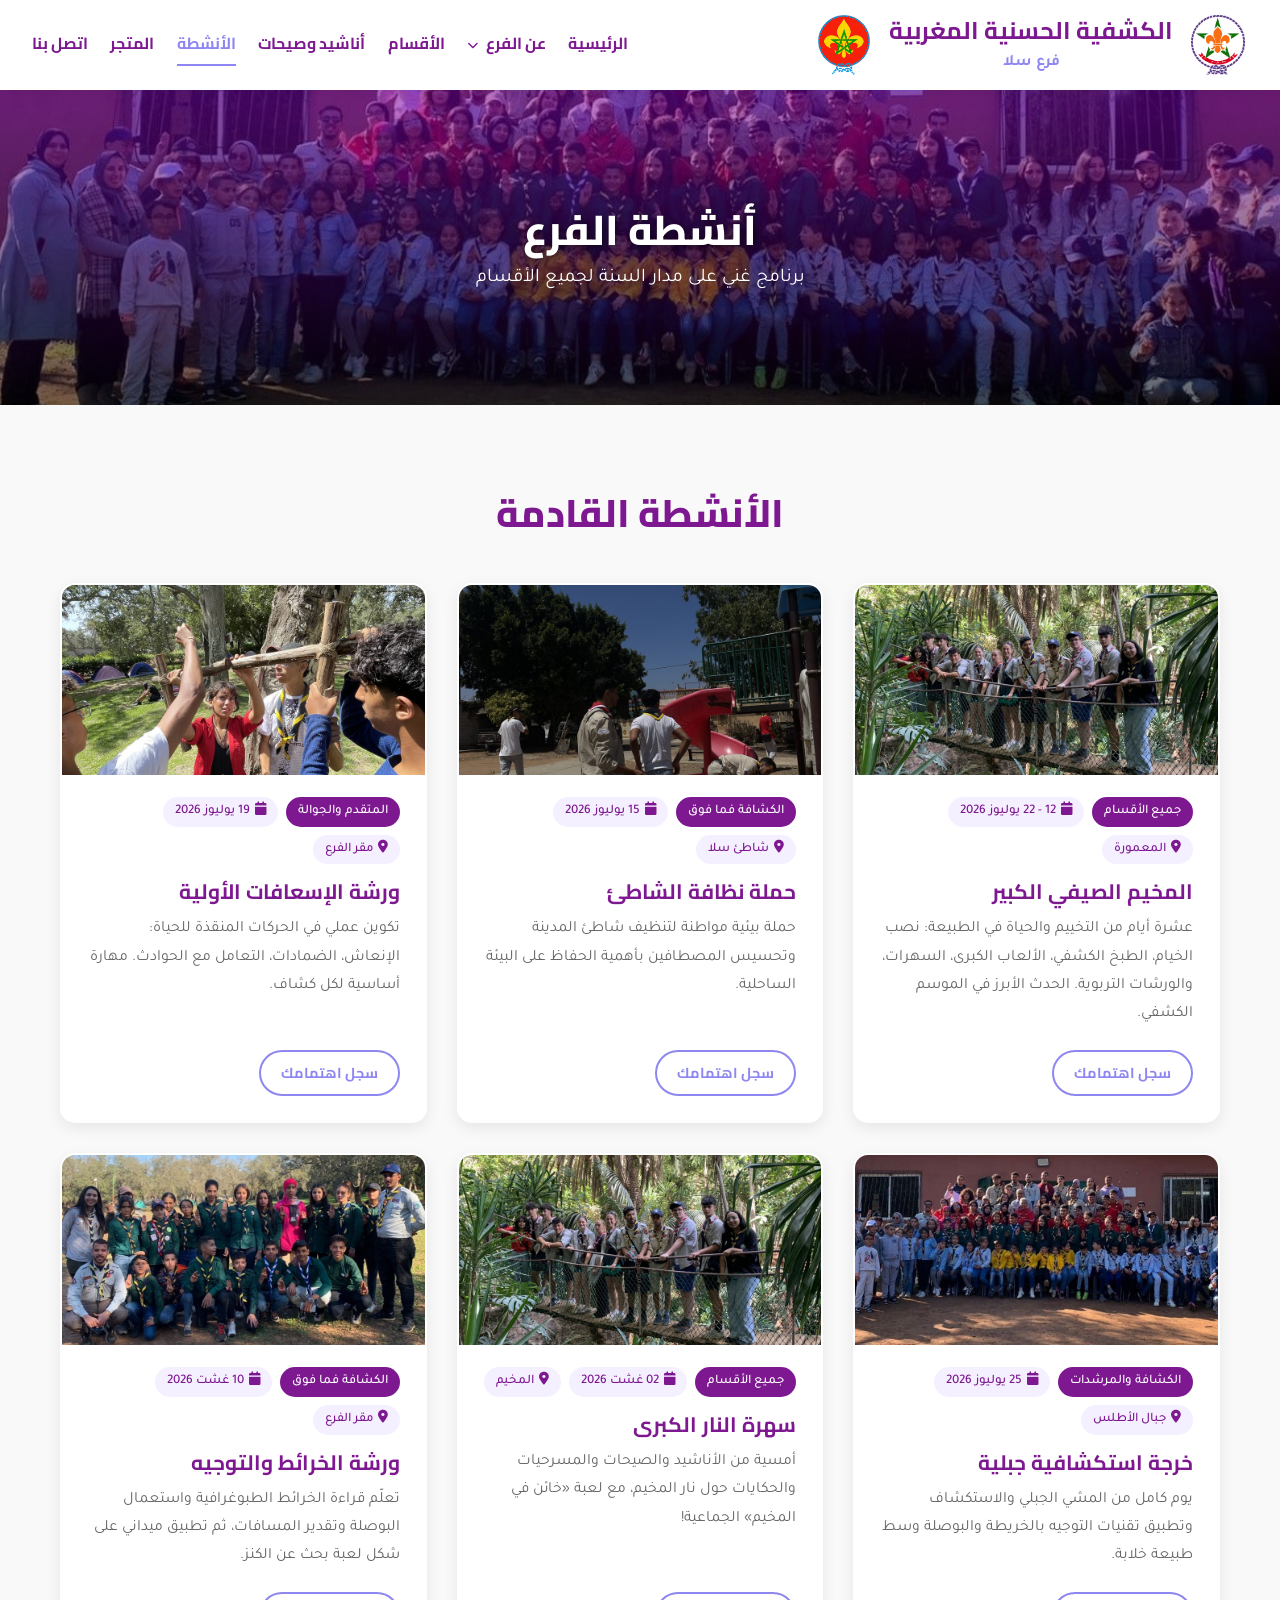
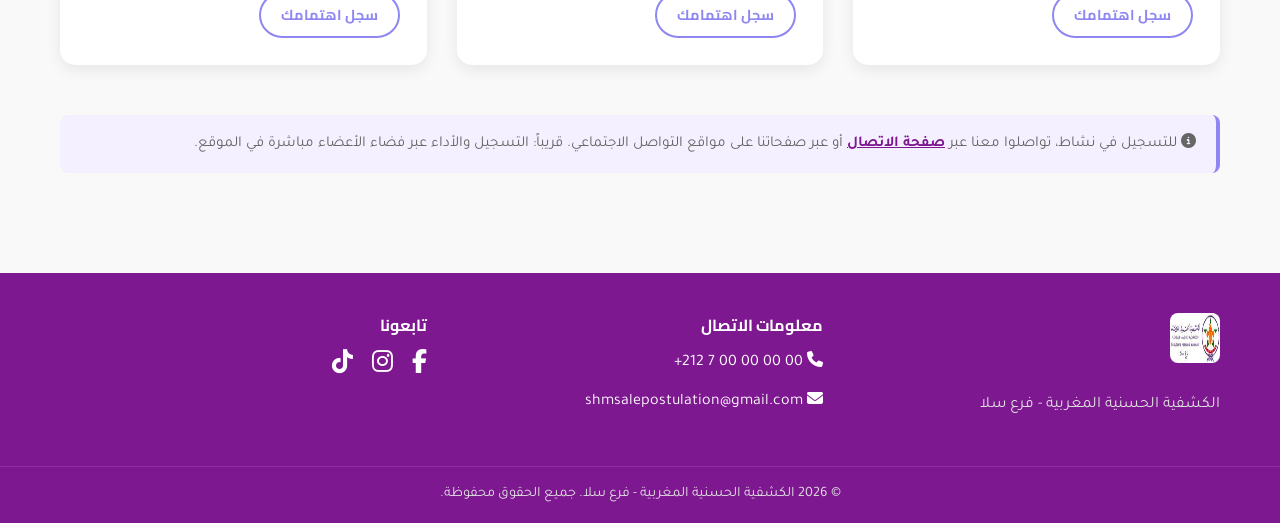
==== activites.html @ f6209eb2 "first commit" ====
<!DOCTYPE html>
<html lang="ar" dir="rtl">
<head>
    <meta charset="UTF-8">
    <meta name="viewport" content="width=device-width, initial-scale=1.0">
    <title>الأنشطة - الكشفية الحسنية المغربية فرع سلا</title>
    <link rel="stylesheet" href="css/style.css">
    <link rel="preconnect" href="https://fonts.googleapis.com">
    <link rel="preconnect" href="https://fonts.gstatic.com" crossorigin>
    <link href="https://fonts.googleapis.com/css2?family=Cairo:wght@400;600;700;800;900&family=Tajawal:wght@400;500;700&display=swap" rel="stylesheet">
    <link rel="stylesheet" href="https://cdnjs.cloudflare.com/ajax/libs/font-awesome/6.4.0/css/all.min.css">
</head>
<body>

    <header class="main-header">
        <div class="header-container">
            <div class="logo-group">
                <img src="img/logo-shm.png" alt="شعار الكشفية الحسنية المغربية" class="logo">
                <div class="header-text">
                    <h1>الكشفية الحسنية المغربية</h1>
                    <span>فرع سلا</span>
                </div>
                <img src="img/logo-maroc.png" alt="شعار الجامعة الوطنية للكشفية المغربية" class="logo">
            </div>
            <button id="mobile-menu-toggle" class="mobile-menu-toggle" aria-label="القائمة">
                <i class="fas fa-bars"></i>
                <i class="fas fa-xmark"></i>
            </button>
            <nav class="main-nav">
                <ul>
                    <li><a href="index.html">الرئيسية</a></li>
                    <li class="dropdown">
                        <a href="#">عن الفرع <i class="fas fa-chevron-down"></i></a>
                        <ul class="dropdown-menu">
                            <li><a href="mission.html">الرسالة الكشفية</a></li>
                            <li><a href="histoire.html">تاريخنا</a></li>
                            <li><a href="structure.html">هيكلة الفرع</a></li>
                        </ul>
                    </li>
                    <li><a href="categories.html">الأقسام</a></li>
                    <li><a href="anachid.html">أناشيد وصيحات</a></li>
                    <li class="active"><a href="activites.html">الأنشطة</a></li>
                    <li><a href="store.html">المتجر</a></li>
                    <li><a href="index.html#contact">اتصل بنا</a></li>
                </ul>
            </nav>
        </div>
    </header>

    <main>
        <section class="page-hero-small">
            <h1>أنشطة الفرع</h1>
            <p>برنامج غني على مدار السنة لجميع الأقسام</p>
        </section>

        <section class="content-section">
            <div class="container">
                <h2 class="section-title">الأنشطة القادمة</h2>
                <div class="activity-grid">

                    <div class="activity-card">
                        <img src="img/camp-ete.jpg" alt="المخيم الصيفي" class="activity-image">
                        <div class="activity-content">
                            <div class="activity-meta">
                                <span class="activity-tag cat">جميع الأقسام</span>
                                <span class="activity-tag"><i class="fas fa-calendar"></i>12 - 22 يوليوز 2026</span>
                                <span class="activity-tag"><i class="fas fa-location-dot"></i>المعمورة</span>
                            </div>
                            <h3>المخيم الصيفي الكبير</h3>
                            <p>عشرة أيام من التخييم والحياة في الطبيعة: نصب الخيام، الطبخ الكشفي، الألعاب الكبرى، السهرات، والورشات التربوية. الحدث الأبرز في الموسم الكشفي.</p>
                        </div>
                        <div class="btn-div"><a href="index.html#contact" class="btn btn-card">سجل اهتمامك</a></div>
                    </div>

                    <div class="activity-card">
                        <img src="img/nettoyage-plage.jpg" alt="نظافة الشاطئ" class="activity-image">
                        <div class="activity-content">
                            <div class="activity-meta">
                                <span class="activity-tag cat">الكشافة فما فوق</span>
                                <span class="activity-tag"><i class="fas fa-calendar"></i>15 يوليوز 2026</span>
                                <span class="activity-tag"><i class="fas fa-location-dot"></i>شاطئ سلا</span>
                            </div>
                            <h3>حملة نظافة الشاطئ</h3>
                            <p>حملة بيئية مواطنة لتنظيف شاطئ المدينة وتحسيس المصطافين بأهمية الحفاظ على البيئة الساحلية.</p>
                        </div>
                        <div class="btn-div"><a href="index.html#contact" class="btn btn-card">سجل اهتمامك</a></div>
                    </div>

                    <div class="activity-card">
                        <img src="img/atelier-secours.jpg" alt="ورشة الإسعافات" class="activity-image">
                        <div class="activity-content">
                            <div class="activity-meta">
                                <span class="activity-tag cat">المتقدم والجوالة</span>
                                <span class="activity-tag"><i class="fas fa-calendar"></i>19 يوليوز 2026</span>
                                <span class="activity-tag"><i class="fas fa-location-dot"></i>مقر الفرع</span>
                            </div>
                            <h3>ورشة الإسعافات الأولية</h3>
                            <p>تكوين عملي في الحركات المنقذة للحياة: الإنعاش، الضمادات، التعامل مع الحوادث. مهارة أساسية لكل كشاف.</p>
                        </div>
                        <div class="btn-div"><a href="index.html#contact" class="btn btn-card">سجل اهتمامك</a></div>
                    </div>

                    <div class="activity-card">
                        <img src="img/banner.jpg" alt="خرجة جبلية" class="activity-image">
                        <div class="activity-content">
                            <div class="activity-meta">
                                <span class="activity-tag cat">الكشافة والمرشدات</span>
                                <span class="activity-tag"><i class="fas fa-calendar"></i>25 يوليوز 2026</span>
                                <span class="activity-tag"><i class="fas fa-location-dot"></i>جبال الأطلس</span>
                            </div>
                            <h3>خرجة استكشافية جبلية</h3>
                            <p>يوم كامل من المشي الجبلي والاستكشاف وتطبيق تقنيات التوجيه بالخريطة والبوصلة وسط طبيعة خلابة.</p>
                        </div>
                        <div class="btn-div"><a href="index.html#contact" class="btn btn-card">سجل اهتمامك</a></div>
                    </div>

                    <div class="activity-card">
                        <img src="img/camp-ete.jpg" alt="سهرة النار" class="activity-image">
                        <div class="activity-content">
                            <div class="activity-meta">
                                <span class="activity-tag cat">جميع الأقسام</span>
                                <span class="activity-tag"><i class="fas fa-calendar"></i>02 غشت 2026</span>
                                <span class="activity-tag"><i class="fas fa-location-dot"></i>المخيم</span>
                            </div>
                            <h3>سهرة النار الكبرى</h3>
                            <p>أمسية من الأناشيد والصيحات والمسرحيات والحكايات حول نار المخيم، مع لعبة «خائن في المخيم» الجماعية!</p>
                        </div>
                        <div class="btn-div"><a href="index.html#contact" class="btn btn-card">سجل اهتمامك</a></div>
                    </div>

                    <div class="activity-card">
                        <img src="img/kachafa.jpg" alt="ورشة الخرائط" class="activity-image">
                        <div class="activity-content">
                            <div class="activity-meta">
                                <span class="activity-tag cat">الكشافة فما فوق</span>
                                <span class="activity-tag"><i class="fas fa-calendar"></i>10 غشت 2026</span>
                                <span class="activity-tag"><i class="fas fa-location-dot"></i>مقر الفرع</span>
                            </div>
                            <h3>ورشة الخرائط والتوجيه</h3>
                            <p>تعلّم قراءة الخرائط الطبوغرافية واستعمال البوصلة وتقدير المسافات، ثم تطبيق ميداني على شكل لعبة بحث عن الكنز.</p>
                        </div>
                        <div class="btn-div"><a href="index.html#contact" class="btn btn-card">سجل اهتمامك</a></div>
                    </div>

                </div>

                <div class="order-note" style="margin-top:50px;">
                    <i class="fas fa-circle-info"></i>
                    للتسجيل في نشاط، تواصلوا معنا عبر <a href="index.html#contact" style="color: var(--color-primary); font-weight:700;">صفحة الاتصال</a> أو عبر صفحاتنا على مواقع التواصل الاجتماعي. قريباً: التسجيل والأداء عبر فضاء الأعضاء مباشرة في الموقع.
                </div>
            </div>
        </section>
    </main>

    <footer class="main-footer">
        <div class="container footer-container">
            <div class="footer-about">
                <img src="img/logo-footer.jpg" alt="شعار الكشفية" class="footer-logo">
                <p>الكشفية الحسنية المغربية - فرع سلا</p>
            </div>
            <div class="footer-contact">
                <h4>معلومات الاتصال</h4>
                <p><i class="fas fa-phone"></i> 00 00 00 00 7 212+</p>
                <p><i class="fas fa-envelope"></i> shmsalepostulation@gmail.com</p>
            </div>
            <div class="footer-social">
                <h4>تابعونا</h4>
                <a href="https://www.facebook.com/profile.php?id=61571589740582" target="_blank" aria-label="فيسبوك"><i class="fab fa-facebook-f"></i></a>
                <a href="https://www.instagram.com/shm.sale/" target="_blank" aria-label="إنستغرام"><i class="fab fa-instagram"></i></a>
                <a href="https://www.tiktok.com/@shmsale" target="_blank" aria-label="تيك توك"><i class="fab fa-tiktok"></i></a>
            </div>
        </div>
        <div class="footer-bottom">
            <p>&copy; 2026 الكشفية الحسنية المغربية - فرع سلا. جميع الحقوق محفوظة.</p>
        </div>
    </footer>

    <script>
        document.getElementById('mobile-menu-toggle').addEventListener('click', () => {
            document.body.classList.toggle('nav-open');
        });
    </script>
</body>
</html>
---- css/style.css ----
/* ============================================================
   الكشفية الحسنية المغربية - فرع سلا
   ورقة الأنماط الرئيسية (RTL - عربية)
   ============================================================ */

/* --- المتغيرات والإعدادات الأساسية --- */
:root {
    --color-primary: #7E1891;
    --color-secondary: #A294F9;
    --color-button: #8F87F1;
    --color-button-dark: #7a6ee9;
    --color-text: #333;
    --color-light-text: #666;
    --color-white: #ffffff;
    --color-background: #f9f9f9;
    --shadow: 0 5px 15px rgba(0, 0, 0, 0.08);
    --transition-speed: 0.3s;
    --font-heading: 'Cairo', sans-serif;
    --font-body: 'Tajawal', sans-serif;
}

* {
    margin: 0;
    padding: 0;
    box-sizing: border-box;
}

html {
    scroll-behavior: smooth;
}

body {
    font-family: var(--font-body);
    background-color: var(--color-background);
    color: var(--color-text);
    line-height: 1.8;
}

h1, h2, h3, h4, h5, h6 {
    font-family: var(--font-heading);
    line-height: 1.5;
}

img { max-width: 100%; }

.container {
    max-width: 1200px;
    margin: 0 auto;
    padding: 0 20px;
}

/* --- الترويسة والقائمة --- */
.main-header {
    background: var(--color-white);
    box-shadow: var(--shadow);
    padding: 0.8rem 0;
    position: sticky;
    top: 0;
    z-index: 1000;
}

.header-container {
    display: flex;
    justify-content: space-between;
    align-items: center;
    flex-wrap: wrap;
    max-width: 1400px;
    margin: 0 auto;
    padding: 0 2rem;
}

.logo-group {
    display: flex;
    align-items: center;
    gap: 15px;
}

.logo {
    height: 60px;
    width: 60px;
    object-fit: contain;
}

.header-text {
    text-align: center;
    color: var(--color-primary);
}

.header-text h1 {
    font-size: 1.5rem;
    font-weight: 700;
    margin: 0;
}

.header-text span {
    font-size: 1rem;
    font-weight: 600;
    color: var(--color-button);
}

.main-nav ul {
    list-style: none;
    display: flex;
    gap: 1.4rem;
    align-items: center;
}

.main-nav a {
    color: var(--color-primary);
    text-decoration: none;
    font-weight: 700;
    font-family: var(--font-heading);
    padding: 8px 0;
    position: relative;
    transition: color var(--transition-speed);
}

.main-nav a::after {
    content: '';
    position: absolute;
    bottom: 0;
    inset-inline-start: 0;
    width: 0;
    height: 2px;
    background-color: var(--color-button);
    transition: width var(--transition-speed) ease-out;
}

.main-nav a:hover, .main-nav li.active > a {
    color: var(--color-button);
}

.main-nav a:hover::after, .main-nav li.active > a::after {
    width: 100%;
}

.dropdown {
    position: relative;
}

.dropdown-menu {
    display: none !important;
    position: absolute;
    top: 100%;
    inset-inline-start: 0;
    background: var(--color-white);
    box-shadow: var(--shadow);
    border-radius: 8px;
    padding: 0.5rem 0;
    list-style: none;
    flex-direction: column;
    gap: 0; /* يلغي التباعد الموروث من قائمة التنقل */
    width: 220px;
    margin-top: 10px;
}

/* جسر شفاف يغطي الفراغ بين الرابط والقائمة حتى لا تختفي عند تحريك الفأرة */
.dropdown-menu::before {
    content: '';
    position: absolute;
    top: -12px;
    inset-inline-start: 0;
    width: 100%;
    height: 12px;
}

.dropdown:hover .dropdown-menu,
.dropdown:focus-within .dropdown-menu {
    display: flex !important;
}

.dropdown-menu a {
    padding: 0.6rem 1.2rem;
    display: block;
    white-space: nowrap;
}

.dropdown-menu a::after {
    content: none;
}

.dropdown-menu a:hover {
    background-color: #f5f0ff;
}

.dropdown .fa-chevron-down {
    font-size: 0.7em;
    margin-inline-start: 5px;
}

/* --- قائمة الهاتف --- */
.mobile-menu-toggle {
    display: none;
    background: none;
    border: none;
    color: var(--color-primary);
    font-size: 1.8rem;
    cursor: pointer;
    z-index: 1001;
}

.mobile-menu-toggle .fa-xmark { display: none; }
.nav-open .mobile-menu-toggle .fa-bars { display: none; }
.nav-open .mobile-menu-toggle .fa-xmark { display: block; }

/* --- قسم البطل (اللافتة) --- */
.hero {
    height: 70vh;
    min-height: 420px;
    background: url('../img/banner.jpg') no-repeat center center/cover;
    position: relative;
    display: flex;
    justify-content: center;
    align-items: center;
    text-align: center;
    color: var(--color-white);
    box-shadow: inset 0 -33px 29px rgb(130 0 175), 0 -32px 66px rgb(130 0 175);
}

.hero::before {
    content: '';
    position: absolute;
    top: 0;
    inset-inline-start: 0;
    width: 100%;
    height: 100%;
    background: #8200af69;
}

.hero-content {
    position: relative;
    z-index: 1;
    padding: 0 20px;
}

.hero h2 {
    font-size: 3.2rem;
    font-weight: 900;
    text-shadow: 2px 2px 8px rgba(0,0,0,0.5);
}

.hero p {
    font-size: 1.5rem;
    margin-bottom: 2rem;
}

.wave-separator {
    line-height: 0;
    margin-top: -1px;
}

/* --- أقسام المحتوى --- */
.content-section {
    padding: 80px 0;
}

.section-title {
    text-align: center;
    font-size: 2.4rem;
    font-weight: 800;
    color: var(--color-primary);
    margin-bottom: 40px;
}

.section-subtitle {
    text-align: center;
    font-size: 1.1rem;
    color: var(--color-light-text);
    max-width: 600px;
    margin: -30px auto 40px;
}

/* --- الأزرار --- */
.btn {
    display: inline-block;
    padding: 12px 28px;
    border-radius: 50px;
    text-decoration: none;
    font-weight: 700;
    font-family: var(--font-heading);
    cursor: pointer;
    transition: all var(--transition-speed) ease;
    background-color: var(--color-white);
    color: var(--color-button);
    border: 2px solid var(--color-button);
    font-size: 1rem;
}

.btn:hover {
    background-color: var(--color-button);
    color: var(--color-white);
    transform: translateY(-3px);
    box-shadow: 0 4px 10px rgba(0,0,0,0.2);
}

/* --- كلمة قائد الفرع --- */
.mot-chef-grid {
    display: grid;
    grid-template-columns: 1fr 1.5fr;
    align-items: center;
    gap: 50px;
}

.mot-chef-image img {
    width: 100%;
    height: auto;
    border-radius: 12px;
    box-shadow: var(--shadow);
}

.mot-chef-text .section-title {
    text-align: start;
    margin-bottom: 20px;
}

.mot-chef-text p {
    color: var(--color-light-text);
    margin-bottom: 1.5rem;
}

.mot-chef-text p strong {
    color: var(--color-text);
    font-weight: 700;
}

/* --- بطاقات الأخبار --- */
.news-grid {
    display: grid;
    grid-template-columns: repeat(auto-fit, minmax(300px, 1fr));
    gap: 30px;
}

.news-card {
    background: var(--color-white);
    border-radius: 15px;
    overflow: hidden;
    box-shadow: var(--shadow);
    border: 2px solid #8F87F1;
    transition: transform var(--transition-speed), box-shadow var(--transition-speed);
    display: flex;
    flex-direction: column;
}

.news-card:hover {
    transform: translateY(-10px);
    box-shadow: 0 10px 25px rgba(0, 0, 0, 0.1);
}

.news-image {
    width: 100%;
    height: 200px;
    object-fit: cover;
}

.news-content {
    padding: 25px;
    flex-grow: 1;
}

.news-date {
    color: var(--color-button);
    font-weight: 500;
    font-size: 0.9rem;
}

.news-date, .news-title, .news-excerpt {
    margin-bottom: 10px;
    display: block;
}

.news-title { color: var(--color-primary); }

.btn-div {
    padding: 0 25px 25px 25px;
}

.btn-card {
    padding: 8px 20px;
    font-size: 0.9rem;
}

.see-all-btn-container {
    text-align: center;
    margin-top: 50px;
}

/* --- قسم الإحصائيات --- */
.stats-section {
    background-color: var(--color-primary);
    padding: 60px 0;
    color: var(--color-white);
}

.stats-container {
    display: flex;
    justify-content: space-around;
    text-align: center;
    flex-wrap: wrap;
    gap: 20px;
}

.stat-item { flex-basis: 200px; }

.stat-item h3 {
    font-size: 3.2rem;
    font-weight: 800;
}

.stat-item p {
    font-size: 1.1rem;
    opacity: 0.9;
}

/* --- القسم الأخير (اتصال + الحركة) --- */
.final-section { padding-bottom: 80px; }

.final-grid {
    display: grid;
    grid-template-columns: 2fr 1fr;
    gap: 40px;
    align-items: flex-start;
}

.contact-section .section-title {
    text-align: start;
}

.contact-section .section-subtitle {
    text-align: start;
    margin: -30px 0 30px;
}

.contact-form {
    display: flex;
    flex-direction: column;
    gap: 15px;
}

.form-row {
    display: flex;
    gap: 15px;
}

.contact-form input,
.contact-form textarea,
.contact-form select,
.order-form input,
.order-form textarea,
.order-form select {
    width: 100%;
    padding: 14px;
    border: 1px solid #ddd;
    border-radius: 8px;
    font-family: var(--font-body);
    font-size: 1rem;
    background: var(--color-white);
    transition: border-color var(--transition-speed);
}

.contact-form input:focus, .contact-form textarea:focus,
.order-form input:focus, .order-form textarea:focus,
.order-form select:focus, .contact-form select:focus {
    outline: none;
    border-color: var(--color-button);
}

.contact-form .btn, .order-form .btn {
    background-color: var(--color-button);
    color: var(--color-white);
}

.contact-form .btn:hover, .order-form .btn:hover {
    background-color: var(--color-button-dark);
}

.mouvement-card {
    background-color: var(--color-white);
    height: fit-content;
    padding: 30px;
    border-radius: 12px;
    box-shadow: var(--shadow);
}

.mouvement-card h3 {
    font-size: 1.7rem;
    color: var(--color-primary);
    margin-bottom: 15px;
}

.mouvement-card p {
    color: var(--color-light-text);
    margin-bottom: 25px;
}

.action-buttons {
    display: flex;
    flex-direction: column;
    gap: 15px;
}

.btn-action {
    text-align: center;
    background-color: var(--color-button);
    color: var(--color-white);
    border: none;
}

.btn-action:hover {
    background-color: var(--color-button-dark);
    color: var(--color-white);
}

/* --- التذييل --- */
.main-footer {
    background-color: var(--color-primary);
    color: #e0e0e0;
    padding-top: 40px;
}

.footer-container {
    display: flex;
    justify-content: space-between;
    align-items: flex-start;
    flex-wrap: wrap;
    gap: 30px;
    padding-bottom: 40px;
}

.footer-about, .footer-contact, .footer-social {
    flex: 1;
    min-width: 250px;
}

.footer-about .footer-logo {
    width: 50px;
    height: 50px;
    margin-bottom: 15px;
    border-radius: 8px;
}

.footer-contact h4, .footer-social h4 {
    margin-bottom: 12px;
    color: var(--color-white);
}

.footer-contact p, .footer-social a {
    color: var(--color-white);
    text-decoration: none;
    transition: color var(--transition-speed);
}

.footer-contact p { margin-bottom: 10px; }

.footer-social a:hover { color: var(--color-secondary); }

.footer-social .fab {
    font-size: 1.5rem;
    margin-inline-end: 15px;
}

.footer-bottom {
    text-align: center;
    padding: 15px 0;
    border-top: 1px solid rgba(255,255,255,0.1);
    font-size: 0.9rem;
}

/* --- بطل صغير للصفحات الداخلية --- */
.page-hero-small {
    height: 35vh;
    min-height: 220px;
    position: relative;
    display: flex;
    flex-direction: column;
    justify-content: center;
    align-items: center;
    text-align: center;
    color: var(--color-white);
    background: url('../img/banner.jpg') no-repeat center center/cover;
}

.page-hero-small::before {
    content: '';
    position: absolute;
    top: 0;
    inset-inline-start: 0;
    width: 100%;
    height: 100%;
    background: linear-gradient(#8200af80, rgba(0,0,0,0.55));
}

.page-hero-small h1 {
    position: relative;
    z-index: 1;
    font-size: 2.6rem;
    font-weight: 800;
    text-shadow: 2px 2px 8px rgba(0,0,0,0.6);
    padding: 0 20px;
}

.page-hero-small p {
    position: relative;
    z-index: 1;
    font-size: 1.2rem;
    padding: 0 20px;
}

/* --- صفحة الأقسام --- */
.category-section {
    display: flex;
    align-items: center;
    gap: 50px;
    margin-bottom: 60px;
    background-color: var(--color-white);
    padding: 30px;
    border-radius: 15px;
    box-shadow: var(--shadow);
}

.category-section.reverse {
    flex-direction: row-reverse;
}

.category-image-container {
    flex: 1;
    position: relative;
}

.category-photo {
    width: 100%;
    border-radius: 10px;
    display: block;
}

.category-logo {
    position: absolute;
    bottom: -20px;
    inset-inline-end: -15px;
    width: 100px;
    height: 100px;
    border-radius: 50%;
    background-color: var(--color-white);
    padding: 10px;
    box-shadow: 0 4px 10px rgba(0,0,0,0.15);
    border: 3px solid var(--color-primary);
    object-fit: contain;
}

.category-text-container { flex: 1; }

.category-text-container h2 {
    font-size: 2rem;
    color: var(--color-primary);
}

.category-text-container h5 {
    font-size: 1.05rem;
    color: var(--color-secondary);
    font-weight: 700;
    margin-bottom: 15px;
}

.category-text-container p {
    color: var(--color-light-text);
    font-size: 1.02rem;
}

.category-badges {
    display: flex;
    flex-wrap: wrap;
    gap: 8px;
    margin-top: 15px;
}

.category-badge {
    background: #f5f0ff;
    color: var(--color-primary);
    border: 1px solid var(--color-secondary);
    border-radius: 50px;
    padding: 4px 14px;
    font-size: 0.85rem;
    font-weight: 500;
}

/* --- صفحة الأناشيد --- */
.anachid-filters {
    display: flex;
    flex-wrap: wrap;
    justify-content: center;
    gap: 10px;
    margin-bottom: 40px;
}

.filter-btn {
    background: var(--color-white);
    color: var(--color-primary);
    border: 2px solid var(--color-secondary);
    border-radius: 50px;
    padding: 8px 22px;
    font-family: var(--font-heading);
    font-weight: 700;
    font-size: 0.95rem;
    cursor: pointer;
    transition: all var(--transition-speed);
}

.filter-btn:hover, .filter-btn.active {
    background: var(--color-button);
    border-color: var(--color-button);
    color: var(--color-white);
}

.anachid-grid {
    display: grid;
    grid-template-columns: repeat(auto-fit, minmax(320px, 1fr));
    gap: 30px;
}

.anachid-card {
    background: var(--color-white);
    padding: 30px;
    border-radius: 12px;
    box-shadow: var(--shadow);
    transition: transform var(--transition-speed), box-shadow var(--transition-speed);
    border-top: 4px solid var(--color-primary);
}

.anachid-card:hover {
    transform: translateY(-5px);
    box-shadow: 0 8px 20px rgba(0, 0, 0, 0.1);
}

.anachid-card h3 {
    font-size: 1.5rem;
    color: var(--color-primary);
    margin-bottom: 8px;
    padding-bottom: 10px;
    border-bottom: 1px solid #eee;
    text-align: center;
}

.anachid-card .subtitle {
    text-align: center;
    color: var(--color-button);
    font-weight: 500;
    margin-bottom: 15px;
}

.anachid-card p {
    color: var(--color-text);
    font-size: 1.05rem;
    line-height: 2.2;
    text-align: center;
}

.anachid-card.hidden { display: none; }

/* --- جدول الصيحات --- */
.sayhat-table-wrap {
    overflow-x: auto;
    background: var(--color-white);
    border-radius: 12px;
    box-shadow: var(--shadow);
    padding: 10px;
}

.sayhat-table {
    width: 100%;
    border-collapse: collapse;
    text-align: center;
    min-width: 400px;
}

.sayhat-table th {
    background: var(--color-primary);
    color: var(--color-white);
    padding: 12px;
    font-family: var(--font-heading);
    font-size: 1.05rem;
}

.sayhat-table td {
    padding: 10px 12px;
    border-bottom: 1px solid #f0e8f5;
    font-size: 1rem;
}

.sayhat-table tr:nth-child(even) { background: #faf6ff; }
.sayhat-table tr:hover { background: #f5f0ff; }

/* --- صفحة الأنشطة --- */
.activity-grid {
    display: grid;
    grid-template-columns: repeat(auto-fit, minmax(300px, 1fr));
    gap: 30px;
}

.activity-card {
    background: var(--color-white);
    border-radius: 15px;
    overflow: hidden;
    box-shadow: var(--shadow);
    border: 2px solid transparent;
    transition: transform var(--transition-speed), box-shadow var(--transition-speed), border-color var(--transition-speed);
    display: flex;
    flex-direction: column;
}

.activity-card:hover {
    transform: translateY(-8px);
    border-color: var(--color-button);
    box-shadow: 0 10px 25px rgba(0, 0, 0, 0.1);
}

.activity-image {
    width: 100%;
    height: 190px;
    object-fit: cover;
}

.activity-content {
    padding: 22px 25px;
    flex-grow: 1;
}

.activity-meta {
    display: flex;
    flex-wrap: wrap;
    gap: 8px;
    margin-bottom: 12px;
}

.activity-tag {
    background: #f5f0ff;
    color: var(--color-primary);
    border-radius: 50px;
    padding: 3px 12px;
    font-size: 0.82rem;
    font-weight: 500;
}

.activity-tag i { margin-inline-end: 5px; }

.activity-tag.cat {
    background: var(--color-primary);
    color: var(--color-white);
}

.activity-card h3 {
    color: var(--color-primary);
    font-size: 1.3rem;
    margin-bottom: 8px;
}

.activity-card p {
    color: var(--color-light-text);
    font-size: 0.98rem;
}

/* --- صفحة المتجر --- */
.store-grid {
    display: grid;
    grid-template-columns: repeat(auto-fit, minmax(270px, 1fr));
    gap: 30px;
}

.product-card {
    background: var(--color-white);
    border-radius: 15px;
    overflow: hidden;
    box-shadow: var(--shadow);
    border: 2px solid #eee;
    transition: transform var(--transition-speed), box-shadow var(--transition-speed), border-color var(--transition-speed);
    display: flex;
    flex-direction: column;
    position: relative;
}

.product-card:hover {
    transform: translateY(-8px);
    border-color: var(--color-button);
    box-shadow: 0 10px 25px rgba(0, 0, 0, 0.12);
}

.product-card.special {
    border-color: var(--color-primary);
}

.product-ribbon {
    position: absolute;
    top: 15px;
    inset-inline-start: -5px;
    background: var(--color-primary);
    color: var(--color-white);
    padding: 5px 18px;
    border-radius: 0 50px 50px 0;
    font-size: 0.85rem;
    font-weight: 700;
    font-family: var(--font-heading);
    z-index: 2;
    box-shadow: 0 3px 8px rgba(0,0,0,0.2);
}

html[dir="rtl"] .product-ribbon {
    border-radius: 50px 0 0 50px;
}

.product-image {
    width: 100%;
    height: 230px;
    object-fit: cover;
    background: #f5f0ff;
}

.product-image-icon {
    width: 100%;
    height: 230px;
    display: flex;
    align-items: center;
    justify-content: center;
    background: linear-gradient(135deg, #f5f0ff, #e8e0ff);
    color: var(--color-primary);
    font-size: 4.5rem;
}

.product-content {
    padding: 20px 22px;
    flex-grow: 1;
    display: flex;
    flex-direction: column;
}

.product-content h3 {
    color: var(--color-primary);
    font-size: 1.25rem;
    margin-bottom: 6px;
}

.product-content p {
    color: var(--color-light-text);
    font-size: 0.95rem;
    flex-grow: 1;
}

.product-price {
    font-family: var(--font-heading);
    font-weight: 800;
    font-size: 1.4rem;
    color: var(--color-primary);
    margin: 12px 0;
}

.product-price small {
    font-size: 0.9rem;
    font-weight: 500;
    color: var(--color-light-text);
}

/* --- لعبة خائن في المخيم (قسم خاص) --- */
.game-section {
    background: linear-gradient(135deg, var(--color-primary), #5a0f68);
    border-radius: 20px;
    color: var(--color-white);
    padding: 45px 40px;
    margin-bottom: 60px;
    display: grid;
    grid-template-columns: 1.2fr 1fr;
    gap: 40px;
    align-items: center;
    box-shadow: 0 15px 40px rgba(126, 24, 145, 0.35);
}

.game-text h2 {
    font-size: 2.2rem;
    font-weight: 900;
    margin-bottom: 5px;
}

.game-text .game-sub {
    color: var(--color-secondary);
    font-weight: 700;
    font-size: 1.1rem;
    margin-bottom: 18px;
}

.game-text p {
    opacity: 0.95;
    margin-bottom: 15px;
}

.game-features {
    list-style: none;
    margin-bottom: 25px;
}

.game-features li {
    margin-bottom: 8px;
}

.game-features i {
    color: var(--color-secondary);
    margin-inline-end: 8px;
}

.game-text .btn {
    background: var(--color-white);
    color: var(--color-primary);
    border-color: var(--color-white);
}

.game-text .btn:hover {
    background: var(--color-secondary);
    border-color: var(--color-secondary);
    color: var(--color-white);
}

.game-cards-gallery {
    display: grid;
    grid-template-columns: repeat(2, 1fr);
    gap: 15px;
}

.game-cards-gallery img {
    width: 100%;
    border-radius: 10px;
    box-shadow: 0 8px 20px rgba(0,0,0,0.3);
    transition: transform var(--transition-speed);
}

.game-cards-gallery img:hover {
    transform: scale(1.05) rotate(-2deg);
}

/* --- نموذج الطلب --- */
.order-section {
    background: var(--color-white);
    border-radius: 20px;
    box-shadow: var(--shadow);
    padding: 40px;
    max-width: 750px;
    margin: 0 auto;
}

.order-form {
    display: flex;
    flex-direction: column;
    gap: 15px;
}

.order-note {
    background: #f5f0ff;
    border-inline-start: 4px solid var(--color-button);
    border-radius: 8px;
    padding: 15px 20px;
    color: var(--color-light-text);
    font-size: 0.95rem;
    margin-bottom: 20px;
}

/* --- صفحة التاريخ (الخط الزمني) --- */
.timeline {
    position: relative;
    max-width: 800px;
    margin: 0 auto;
    padding-inline-start: 30px;
}

.timeline::before {
    content: '';
    position: absolute;
    inset-inline-start: 0;
    top: 0;
    bottom: 0;
    width: 3px;
    background: var(--color-secondary);
    border-radius: 3px;
}

.timeline-item {
    position: relative;
    margin-bottom: 40px;
    background: var(--color-white);
    border-radius: 12px;
    padding: 25px 30px;
    box-shadow: var(--shadow);
}

.timeline-item::before {
    content: '';
    position: absolute;
    inset-inline-start: -37px;
    top: 30px;
    width: 15px;
    height: 15px;
    border-radius: 50%;
    background: var(--color-primary);
    border: 3px solid var(--color-white);
    box-shadow: 0 0 0 3px var(--color-secondary);
}

.timeline-item .year {
    display: inline-block;
    background: var(--color-primary);
    color: var(--color-white);
    border-radius: 50px;
    padding: 3px 16px;
    font-family: var(--font-heading);
    font-weight: 700;
    margin-bottom: 10px;
}

.timeline-item h3 {
    color: var(--color-primary);
    margin-bottom: 8px;
}

.timeline-item p { color: var(--color-light-text); }

/* --- صفحة الهيكلة --- */
.org-chart {
    display: flex;
    flex-direction: column;
    align-items: center;
    gap: 0;
}

.org-box {
    background: var(--color-white);
    border: 2px solid var(--color-button);
    border-radius: 12px;
    padding: 18px 35px;
    text-align: center;
    box-shadow: var(--shadow);
    min-width: 260px;
}

.org-box.top {
    background: var(--color-primary);
    border-color: var(--color-primary);
    color: var(--color-white);
}

.org-box.top h3 { color: var(--color-white); }

.org-box h3 {
    color: var(--color-primary);
    font-size: 1.2rem;
    margin-bottom: 3px;
}

.org-box p {
    color: var(--color-light-text);
    font-size: 0.9rem;
}

.org-box.top p { color: #eedcf3; }

.org-connector {
    width: 3px;
    height: 35px;
    background: var(--color-secondary);
}

.org-row {
    display: flex;
    flex-wrap: wrap;
    justify-content: center;
    gap: 20px;
}

.org-row .org-box {
    min-width: 170px;
    padding: 15px 20px;
}

/* --- بطاقات القيم / الرسالة --- */
.values-grid {
    display: grid;
    grid-template-columns: repeat(auto-fit, minmax(240px, 1fr));
    gap: 25px;
}

.value-card {
    background: var(--color-white);
    border-radius: 15px;
    padding: 30px 25px;
    text-align: center;
    box-shadow: var(--shadow);
    border-bottom: 4px solid var(--color-button);
    transition: transform var(--transition-speed);
}

.value-card:hover { transform: translateY(-8px); }

.value-card i {
    font-size: 2.6rem;
    color: var(--color-primary);
    margin-bottom: 15px;
}

.value-card h3 {
    color: var(--color-primary);
    font-size: 1.25rem;
    margin-bottom: 10px;
}

.value-card p {
    color: var(--color-light-text);
    font-size: 0.95rem;
}

/* --- كتلة الوعد والقانون --- */
.promise-card {
    background: linear-gradient(135deg, #f5f0ff, #ffffff);
    border: 2px solid var(--color-secondary);
    border-radius: 15px;
    padding: 35px;
    margin-top: 40px;
}

.promise-card h3 {
    color: var(--color-primary);
    font-size: 1.5rem;
    margin-bottom: 15px;
    text-align: center;
}

.promise-card ol {
    padding-inline-start: 25px;
    color: var(--color-text);
}

.promise-card li { margin-bottom: 8px; }

.promise-card blockquote {
    text-align: center;
    font-size: 1.15rem;
    font-weight: 500;
    color: var(--color-primary);
    line-height: 2.2;
}

/* --- شعارات الشركاء --- */
.partner-logos {
    display: flex;
    flex-wrap: wrap;
    justify-content: center;
    align-items: center;
    gap: 50px;
    margin-top: 30px;
}

.partner-logos img {
    height: 110px;
    object-fit: contain;
}

/* --- التجاوب مع الشاشات --- */
@media (max-width: 992px) {
    .header-container {
        flex-direction: row;
        justify-content: space-between;
    }
    .logo-group { width: auto; margin-bottom: 0; }
    .main-nav { display: none; }
    .mobile-menu-toggle { display: block; }

    .nav-open .main-nav {
        display: block;
        width: 100%;
        order: 3;
    }
    .nav-open .main-nav ul {
        position: static;
        flex-direction: column;
        align-items: flex-start;
        gap: 0.3rem;
        box-shadow: none;
        max-height: 100vh;
        overflow: auto;
        padding: 15px 0;
    }
    .nav-open .main-nav a { display: block; padding: 10px 0; }
    .nav-open .dropdown-menu {
        display: flex !important;
        position: static;
        width: 100%;
        box-shadow: none;
        margin-top: 0;
        padding-inline-start: 20px;
    }
    .nav-open .dropdown-menu::before { content: none; }

    .mot-chef-grid, .final-grid, .game-section {
        grid-template-columns: 1fr;
    }

    .logo { height: 48px; width: 48px; }
    .header-text h1 { font-size: 1.15rem; }
}

@media (max-width: 768px) {
    .hero h2 { font-size: 2.2rem; }
    .hero p { font-size: 1.15rem; }
    .section-title { font-size: 1.9rem; }
    .page-hero-small h1 { font-size: 1.9rem; }
    .stats-container { flex-direction: column; gap: 30px; }
    .stat-item h3 { font-size: 2.7rem; }
    .form-row { flex-direction: column; }
    .footer-container {
        flex-direction: column;
        align-items: center;
        text-align: center;
    }

    .category-section, .category-section.reverse {
        flex-direction: column;
        gap: 30px;
        padding: 20px;
    }
    .category-text-container { text-align: center; }
    .category-badges { justify-content: center; }
    .category-logo {
        width: 80px;
        height: 80px;
        bottom: -15px;
        inset-inline-end: 10px;
    }

    .game-section { padding: 30px 22px; }
    .game-text h2 { font-size: 1.7rem; }
    .order-section { padding: 25px 20px; }
    .content-section { padding: 55px 0; }
}
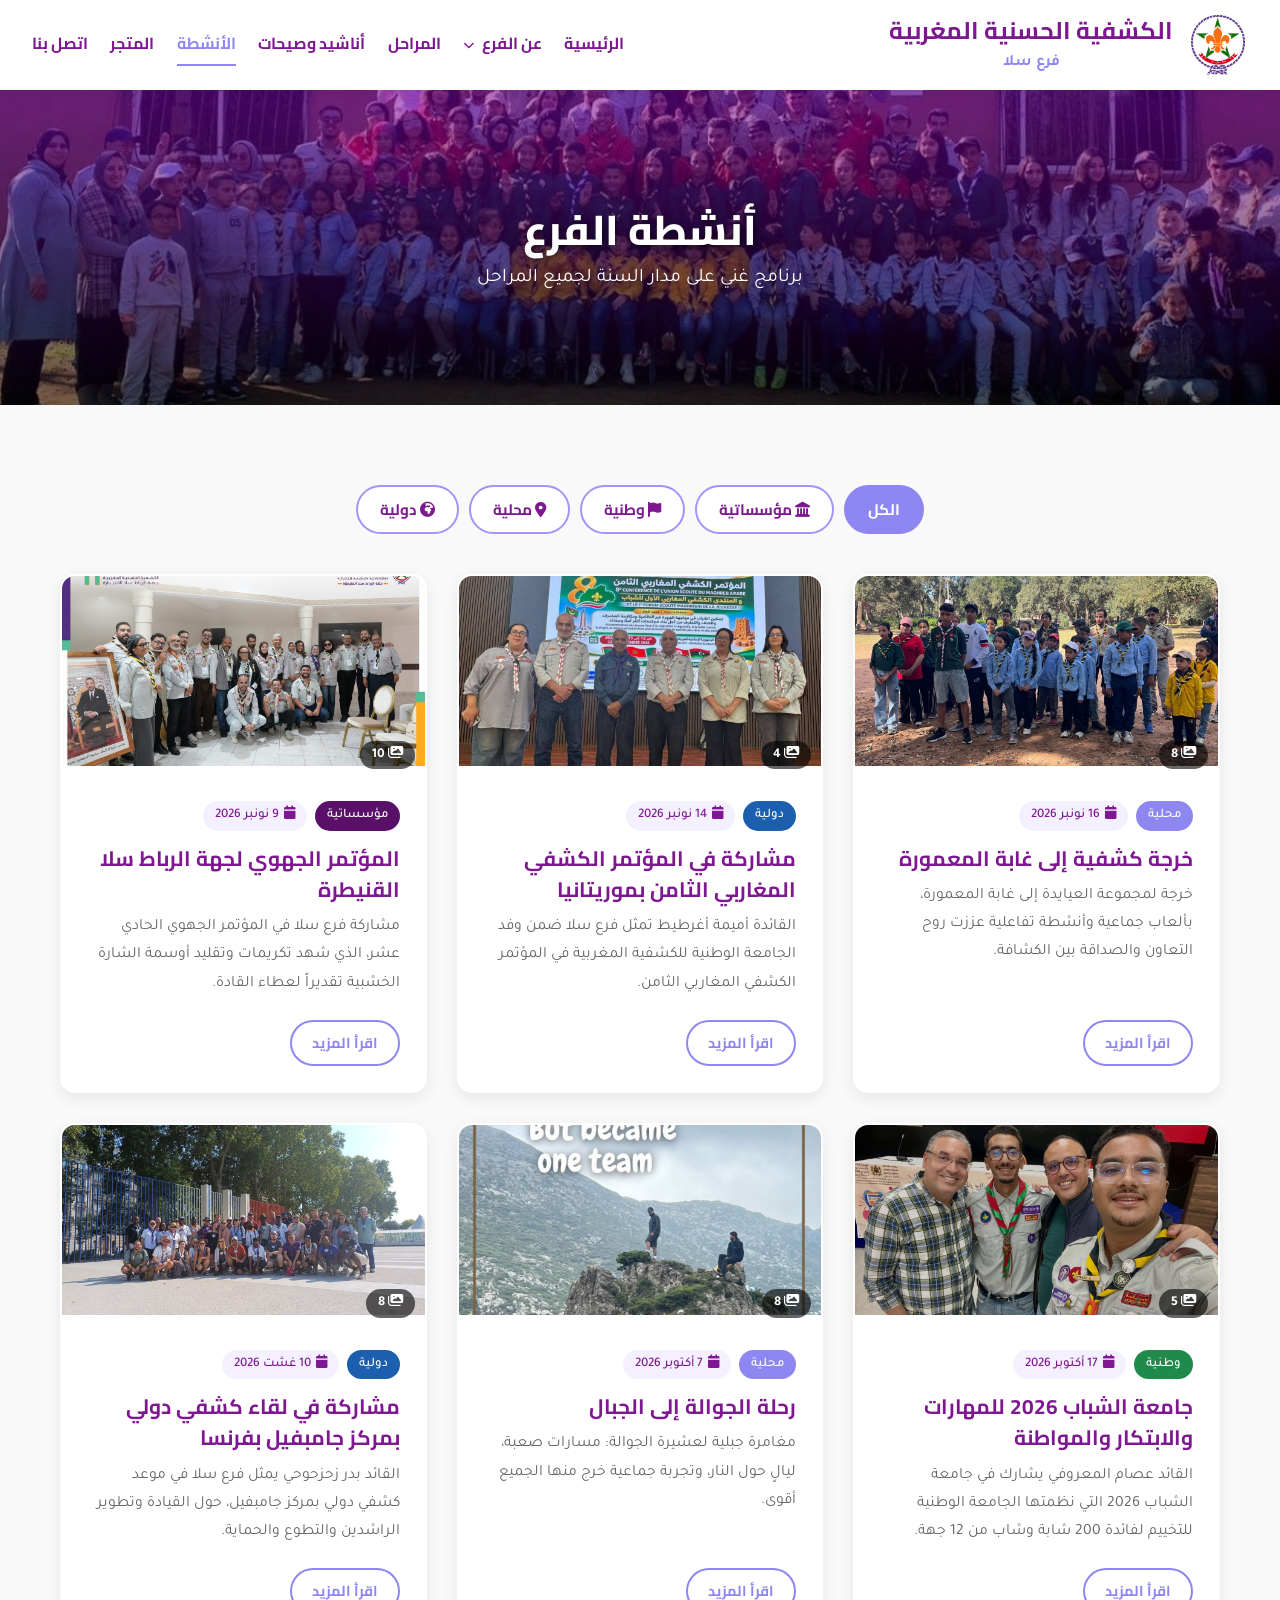
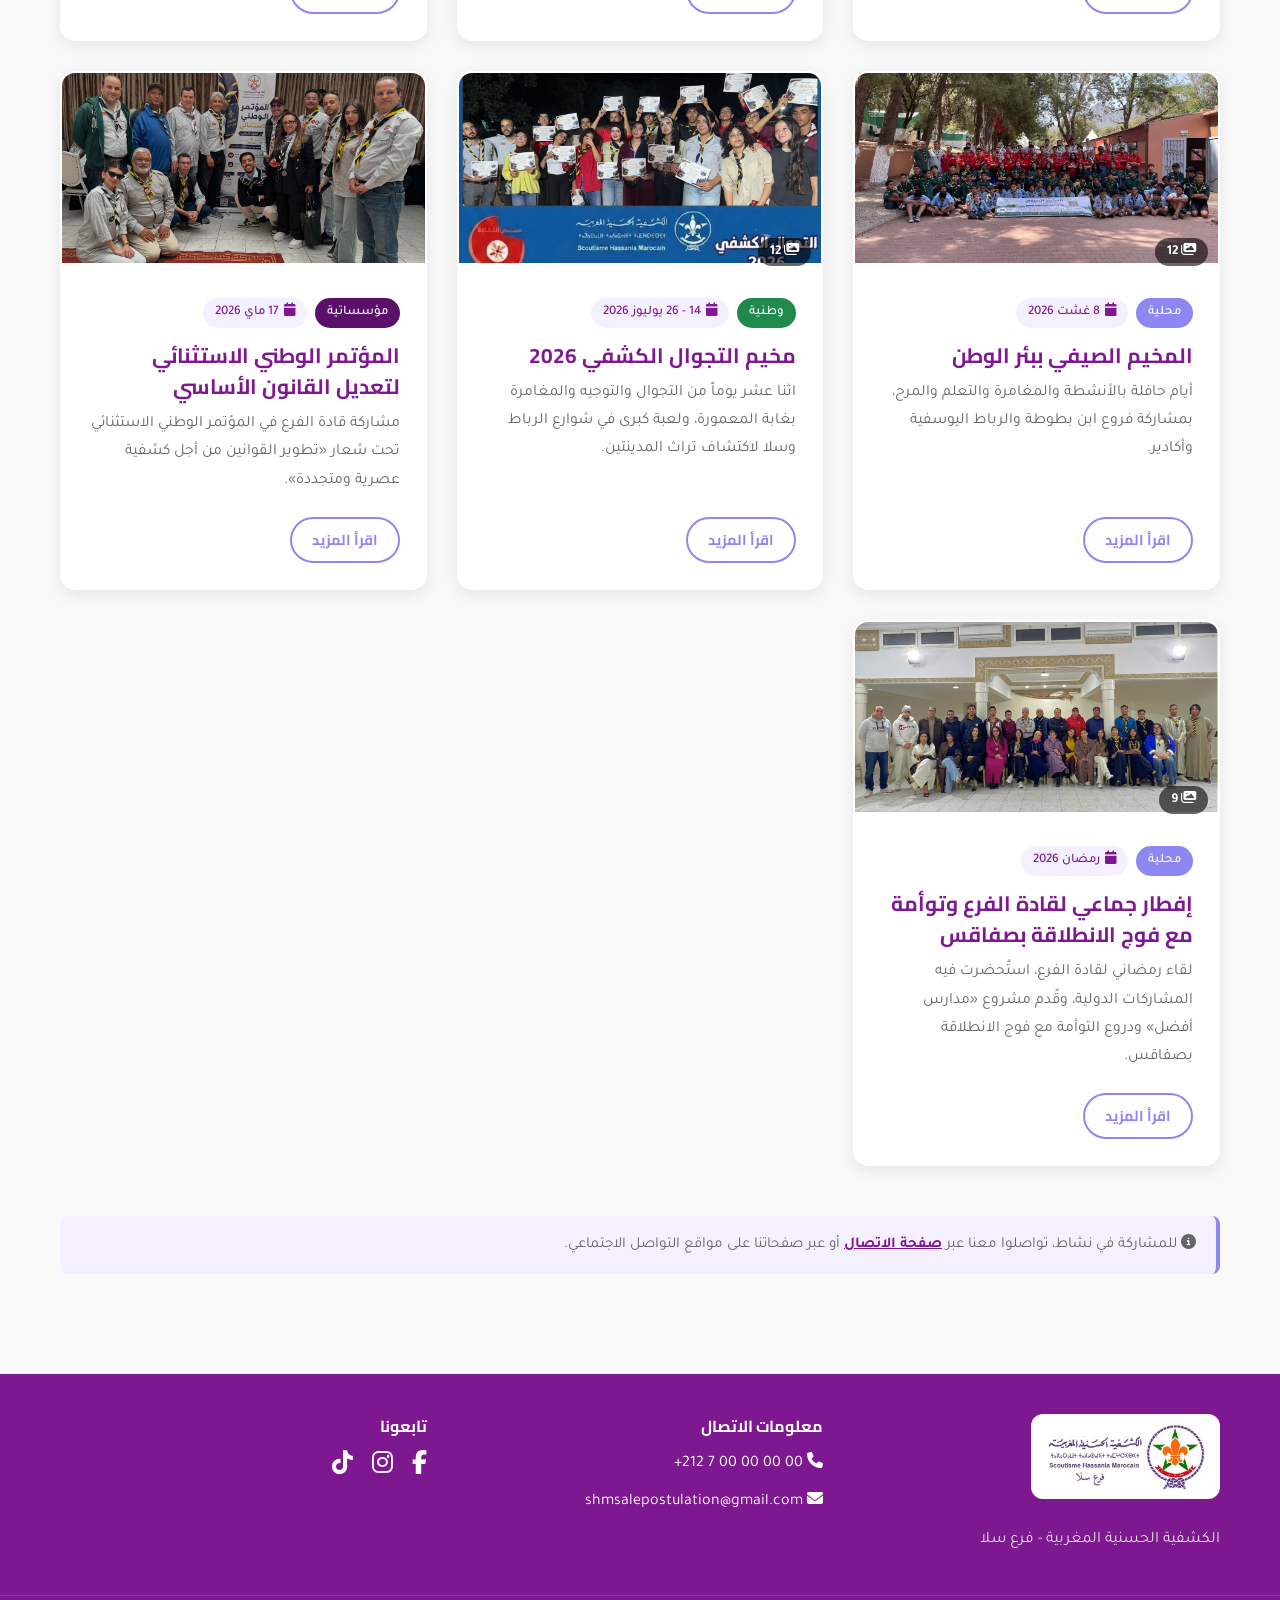
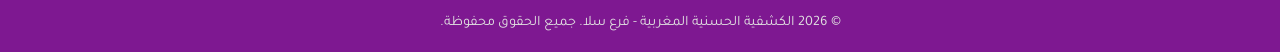
==== commit bf54eb87: "Site en arabe RTL : nouvelles pages, store, dossier site/ final" ====
--- a/activites.html
+++ b/activites.html
@@ -20,7 +20,6 @@
                     <h1>الكشفية الحسنية المغربية</h1>
                     <span>فرع سلا</span>
                 </div>
-                <img src="img/logo-maroc.png" alt="شعار الجامعة الوطنية للكشفية المغربية" class="logo">
             </div>
             <button id="mobile-menu-toggle" class="mobile-menu-toggle" aria-label="القائمة">
                 <i class="fas fa-bars"></i>
@@ -37,7 +36,7 @@
                             <li><a href="structure.html">هيكلة الفرع</a></li>
                         </ul>
                     </li>
-                    <li><a href="categories.html">الأقسام</a></li>
+                    <li><a href="categories.html">المراحل</a></li>
                     <li><a href="anachid.html">أناشيد وصيحات</a></li>
                     <li class="active"><a href="activites.html">الأنشطة</a></li>
                     <li><a href="store.html">المتجر</a></li>
@@ -50,107 +49,54 @@
     <main>
         <section class="page-hero-small">
             <h1>أنشطة الفرع</h1>
-            <p>برنامج غني على مدار السنة لجميع الأقسام</p>
+            <p>برنامج غني على مدار السنة لجميع المراحل</p>
         </section>
 
         <section class="content-section">
             <div class="container">
-                <h2 class="section-title">الأنشطة القادمة</h2>
-                <div class="activity-grid">
-
-                    <div class="activity-card">
-                        <img src="img/camp-ete.jpg" alt="المخيم الصيفي" class="activity-image">
-                        <div class="activity-content">
-                            <div class="activity-meta">
-                                <span class="activity-tag cat">جميع الأقسام</span>
-                                <span class="activity-tag"><i class="fas fa-calendar"></i>12 - 22 يوليوز 2026</span>
-                                <span class="activity-tag"><i class="fas fa-location-dot"></i>المعمورة</span>
-                            </div>
-                            <h3>المخيم الصيفي الكبير</h3>
-                            <p>عشرة أيام من التخييم والحياة في الطبيعة: نصب الخيام، الطبخ الكشفي، الألعاب الكبرى، السهرات، والورشات التربوية. الحدث الأبرز في الموسم الكشفي.</p>
-                        </div>
-                        <div class="btn-div"><a href="index.html#contact" class="btn btn-card">سجل اهتمامك</a></div>
-                    </div>
-
-                    <div class="activity-card">
-                        <img src="img/nettoyage-plage.jpg" alt="نظافة الشاطئ" class="activity-image">
-                        <div class="activity-content">
-                            <div class="activity-meta">
-                                <span class="activity-tag cat">الكشافة فما فوق</span>
-                                <span class="activity-tag"><i class="fas fa-calendar"></i>15 يوليوز 2026</span>
-                                <span class="activity-tag"><i class="fas fa-location-dot"></i>شاطئ سلا</span>
-                            </div>
-                            <h3>حملة نظافة الشاطئ</h3>
-                            <p>حملة بيئية مواطنة لتنظيف شاطئ المدينة وتحسيس المصطافين بأهمية الحفاظ على البيئة الساحلية.</p>
-                        </div>
-                        <div class="btn-div"><a href="index.html#contact" class="btn btn-card">سجل اهتمامك</a></div>
-                    </div>
-
-                    <div class="activity-card">
-                        <img src="img/atelier-secours.jpg" alt="ورشة الإسعافات" class="activity-image">
-                        <div class="activity-content">
-                            <div class="activity-meta">
-                                <span class="activity-tag cat">المتقدم والجوالة</span>
-                                <span class="activity-tag"><i class="fas fa-calendar"></i>19 يوليوز 2026</span>
-                                <span class="activity-tag"><i class="fas fa-location-dot"></i>مقر الفرع</span>
-                            </div>
-                            <h3>ورشة الإسعافات الأولية</h3>
-                            <p>تكوين عملي في الحركات المنقذة للحياة: الإنعاش، الضمادات، التعامل مع الحوادث. مهارة أساسية لكل كشاف.</p>
-                        </div>
-                        <div class="btn-div"><a href="index.html#contact" class="btn btn-card">سجل اهتمامك</a></div>
-                    </div>
-
-                    <div class="activity-card">
-                        <img src="img/banner.jpg" alt="خرجة جبلية" class="activity-image">
-                        <div class="activity-content">
-                            <div class="activity-meta">
-                                <span class="activity-tag cat">الكشافة والمرشدات</span>
-                                <span class="activity-tag"><i class="fas fa-calendar"></i>25 يوليوز 2026</span>
-                                <span class="activity-tag"><i class="fas fa-location-dot"></i>جبال الأطلس</span>
-                            </div>
-                            <h3>خرجة استكشافية جبلية</h3>
-                            <p>يوم كامل من المشي الجبلي والاستكشاف وتطبيق تقنيات التوجيه بالخريطة والبوصلة وسط طبيعة خلابة.</p>
-                        </div>
-                        <div class="btn-div"><a href="index.html#contact" class="btn btn-card">سجل اهتمامك</a></div>
-                    </div>
-
-                    <div class="activity-card">
-                        <img src="img/camp-ete.jpg" alt="سهرة النار" class="activity-image">
-                        <div class="activity-content">
-                            <div class="activity-meta">
-                                <span class="activity-tag cat">جميع الأقسام</span>
-                                <span class="activity-tag"><i class="fas fa-calendar"></i>02 غشت 2026</span>
-                                <span class="activity-tag"><i class="fas fa-location-dot"></i>المخيم</span>
-                            </div>
-                            <h3>سهرة النار الكبرى</h3>
-                            <p>أمسية من الأناشيد والصيحات والمسرحيات والحكايات حول نار المخيم، مع لعبة «خائن في المخيم» الجماعية!</p>
-                        </div>
-                        <div class="btn-div"><a href="index.html#contact" class="btn btn-card">سجل اهتمامك</a></div>
-                    </div>
-
-                    <div class="activity-card">
-                        <img src="img/kachafa.jpg" alt="ورشة الخرائط" class="activity-image">
-                        <div class="activity-content">
-                            <div class="activity-meta">
-                                <span class="activity-tag cat">الكشافة فما فوق</span>
-                                <span class="activity-tag"><i class="fas fa-calendar"></i>10 غشت 2026</span>
-                                <span class="activity-tag"><i class="fas fa-location-dot"></i>مقر الفرع</span>
-                            </div>
-                            <h3>ورشة الخرائط والتوجيه</h3>
-                            <p>تعلّم قراءة الخرائط الطبوغرافية واستعمال البوصلة وتقدير المسافات، ثم تطبيق ميداني على شكل لعبة بحث عن الكنز.</p>
-                        </div>
-                        <div class="btn-div"><a href="index.html#contact" class="btn btn-card">سجل اهتمامك</a></div>
-                    </div>
-
-                </div>
+                <div class="anachid-filters" id="activity-filters">
+                    <button class="filter-btn active" data-filter="all">الكل</button>
+                    <button class="filter-btn" data-filter="institutional"><i class="fas fa-landmark"></i> مؤسساتية</button>
+                    <button class="filter-btn" data-filter="national"><i class="fas fa-flag"></i> وطنية</button>
+                    <button class="filter-btn" data-filter="local"><i class="fas fa-location-dot"></i> محلية</button>
+                    <button class="filter-btn" data-filter="international"><i class="fas fa-earth-africa"></i> دولية</button>
+                </div>
+
+                <div class="activity-grid" id="activity-grid"></div>
 
                 <div class="order-note" style="margin-top:50px;">
                     <i class="fas fa-circle-info"></i>
-                    للتسجيل في نشاط، تواصلوا معنا عبر <a href="index.html#contact" style="color: var(--color-primary); font-weight:700;">صفحة الاتصال</a> أو عبر صفحاتنا على مواقع التواصل الاجتماعي. قريباً: التسجيل والأداء عبر فضاء الأعضاء مباشرة في الموقع.
+                    للمشاركة في نشاط، تواصلوا معنا عبر <a href="index.html#contact" style="color: var(--color-primary); font-weight:700;">صفحة الاتصال</a> أو عبر صفحاتنا على مواقع التواصل الاجتماعي.
                 </div>
             </div>
         </section>
     </main>
+
+    <!-- نافذة المقال المنبثقة -->
+    <div class="modal-overlay" id="activity-modal" role="dialog" aria-modal="true" aria-labelledby="modal-title">
+        <div class="modal-box">
+            <button class="modal-close" id="modal-close" aria-label="إغلاق"><i class="fas fa-xmark"></i></button>
+            <img src="" alt="" class="modal-image" id="modal-image">
+            <div class="modal-body">
+                <div class="activity-meta" id="modal-meta"></div>
+                <h2 id="modal-title"></h2>
+                <div id="modal-article"></div>
+                <div id="modal-gallery-wrap">
+                    <h3 class="gallery-title"><i class="fas fa-images"></i> معرض الصور</h3>
+                    <div class="modal-gallery" id="modal-gallery"></div>
+                </div>
+            </div>
+        </div>
+    </div>
+
+    <!-- عارض الصور بالحجم الكامل -->
+    <div class="lightbox" id="lightbox" role="dialog" aria-modal="true" aria-label="عارض الصور">
+        <button class="lb-btn lb-close" id="lb-close" aria-label="إغلاق"><i class="fas fa-xmark"></i></button>
+        <button class="lb-btn lb-prev" id="lb-prev" aria-label="السابقة"><i class="fas fa-chevron-right"></i></button>
+        <img src="" alt="" id="lb-image">
+        <button class="lb-btn lb-next" id="lb-next" aria-label="التالية"><i class="fas fa-chevron-left"></i></button>
+        <span class="lb-counter" id="lb-counter"></span>
+    </div>
 
     <footer class="main-footer">
         <div class="container footer-container">
@@ -175,10 +121,172 @@
         </div>
     </footer>
 
+    <script src="js/activites-data.js"></script>
     <script>
         document.getElementById('mobile-menu-toggle').addEventListener('click', () => {
             document.body.classList.toggle('nav-open');
         });
+
+        const grid = document.getElementById('activity-grid');
+        const modal = document.getElementById('activity-modal');
+
+        // إنشاء وسم (tag) صغير
+        function tag(text, icon, extraClass) {
+            const s = document.createElement('span');
+            s.className = 'activity-tag' + (extraClass ? ' ' + extraClass : '');
+            if (icon) {
+                const i = document.createElement('i');
+                i.className = 'fas ' + icon;
+                s.appendChild(i);
+            }
+            s.appendChild(document.createTextNode(text));
+            return s;
+        }
+
+        function metaTags(a) {
+            return [
+                tag(ACTIVITY_CATEGORIES[a.category], null, 'cat ' + a.category),
+                tag(a.date, 'fa-calendar'),
+                tag(a.place, 'fa-location-dot'),
+                tag(a.audience, 'fa-users')
+            ];
+        }
+
+        // عرض البطاقات
+        ACTIVITIES.forEach(a => {
+            const card = document.createElement('div');
+            card.className = 'activity-card';
+            card.dataset.category = a.category;
+
+            const media = document.createElement('div');
+            media.className = 'activity-media';
+            const img = document.createElement('img');
+            img.src = activityPhoto(a, 1); img.alt = a.title; img.className = 'activity-image'; img.loading = 'lazy';
+            media.appendChild(img);
+            if (a.photos > 1) {
+                const count = document.createElement('span');
+                count.className = 'photo-count';
+                count.innerHTML = '<i class="fas fa-images"></i>';
+                count.appendChild(document.createTextNode(' ' + a.photos));
+                media.appendChild(count);
+            }
+
+            const content = document.createElement('div');
+            content.className = 'activity-content';
+            const meta = document.createElement('div');
+            meta.className = 'activity-meta';
+            metaTags(a).slice(0, 2).forEach(t => meta.appendChild(t));
+            const h3 = document.createElement('h3'); h3.textContent = a.title;
+            const p = document.createElement('p'); p.textContent = a.summary;
+            content.append(meta, h3, p);
+
+            const btnDiv = document.createElement('div');
+            btnDiv.className = 'btn-div';
+            const btn = document.createElement('a');
+            btn.href = '#' + a.id;
+            btn.className = 'btn btn-card';
+            btn.textContent = 'اقرأ المزيد';
+            btnDiv.appendChild(btn);
+
+            card.append(media, content, btnDiv);
+            grid.appendChild(card);
+        });
+
+        // ---------- عارض الصور ----------
+        const lightbox = document.getElementById('lightbox');
+        const lbImage = document.getElementById('lb-image');
+        let lbList = [], lbIndex = 0;
+
+        function showLightbox(i) {
+            lbIndex = (i + lbList.length) % lbList.length;
+            lbImage.src = lbList[lbIndex];
+            document.getElementById('lb-counter').textContent = (lbIndex + 1) + ' / ' + lbList.length;
+        }
+        function openLightbox(list, i) {
+            lbList = list;
+            showLightbox(i);
+            lightbox.classList.add('open');
+        }
+        function closeLightbox() { lightbox.classList.remove('open'); }
+
+        document.getElementById('lb-close').addEventListener('click', closeLightbox);
+        document.getElementById('lb-prev').addEventListener('click', () => showLightbox(lbIndex - 1));
+        document.getElementById('lb-next').addEventListener('click', () => showLightbox(lbIndex + 1));
+        lightbox.addEventListener('click', e => { if (e.target === lightbox) closeLightbox(); });
+
+        // سحب الإصبع على الهاتف
+        let touchX = null;
+        lightbox.addEventListener('touchstart', e => { touchX = e.touches[0].clientX; }, { passive: true });
+        lightbox.addEventListener('touchend', e => {
+            if (touchX === null) return;
+            const dx = e.changedTouches[0].clientX - touchX;
+            if (Math.abs(dx) > 50) showLightbox(lbIndex + (dx > 0 ? 1 : -1)); // RTL
+            touchX = null;
+        });
+
+        // ---------- فتح وإغلاق المقال ----------
+        function openActivity(id) {
+            const a = ACTIVITIES.find(x => x.id === id);
+            if (!a) return;
+            const fullList = Array.from({ length: a.photos }, (_, k) => activityPhoto(a, k + 1));
+            const cover = document.getElementById('modal-image');
+            cover.src = fullList[0];
+            cover.alt = a.title;
+            cover.onclick = () => openLightbox(fullList, 0);
+
+            const gallery = document.getElementById('modal-gallery');
+            gallery.replaceChildren();
+            for (let k = 2; k <= a.photos; k++) {
+                const t = document.createElement('img');
+                t.src = activityPhoto(a, k, true);
+                t.onerror = () => { t.onerror = null; t.src = activityPhoto(a, k); }; // إذا لم توجد نسخة مصغرة
+                t.alt = a.title + ' - صورة ' + k;
+                t.loading = 'lazy';
+                t.addEventListener('click', () => openLightbox(fullList, k - 1));
+                gallery.appendChild(t);
+            }
+            document.getElementById('modal-gallery-wrap').hidden = a.photos < 2;
+            document.getElementById('modal-title').textContent = a.title;
+            const meta = document.getElementById('modal-meta');
+            meta.replaceChildren(...metaTags(a));
+            const art = document.getElementById('modal-article');
+            art.replaceChildren(...a.article.map(t => { const p = document.createElement('p'); p.textContent = t; return p; }));
+            modal.classList.add('open');
+            document.body.classList.add('modal-open');
+            modal.querySelector('.modal-box').scrollTop = 0;
+        }
+
+        function closeActivity() {
+            modal.classList.remove('open');
+            document.body.classList.remove('modal-open');
+            if (location.hash) history.replaceState(null, '', location.pathname);
+        }
+
+        window.addEventListener('hashchange', () => openActivity(location.hash.slice(1)));
+        if (location.hash) openActivity(location.hash.slice(1));
+
+        document.getElementById('modal-close').addEventListener('click', closeActivity);
+        modal.addEventListener('click', e => { if (e.target === modal) closeActivity(); });
+        document.addEventListener('keydown', e => {
+            if (lightbox.classList.contains('open')) {
+                if (e.key === 'Escape') closeLightbox();
+                if (e.key === 'ArrowLeft') showLightbox(lbIndex + 1);
+                if (e.key === 'ArrowRight') showLightbox(lbIndex - 1);
+            } else if (e.key === 'Escape') {
+                closeActivity();
+            }
+        });
+
+        // الفلترة حسب الصنف
+        const filterBtns = document.querySelectorAll('#activity-filters .filter-btn');
+        filterBtns.forEach(b => b.addEventListener('click', () => {
+            filterBtns.forEach(x => x.classList.remove('active'));
+            b.classList.add('active');
+            const f = b.dataset.filter;
+            grid.querySelectorAll('.activity-card').forEach(c => {
+                c.hidden = f !== 'all' && c.dataset.category !== f;
+            });
+        }));
     </script>
 </body>
 </html>
--- a/css/style.css
+++ b/css/style.css
@@ -532,10 +532,15 @@
 }
 
 .footer-about .footer-logo {
-    width: 50px;
-    height: 50px;
+    /* شعار أفقي: نحافظ على نسبته الأصلية */
+    width: auto;
+    height: 85px;
+    max-width: 100%;
+    object-fit: contain;
+    background: var(--color-white);
+    padding: 8px 14px;
     margin-bottom: 15px;
-    border-radius: 8px;
+    border-radius: 12px;
 }
 
 .footer-contact h4, .footer-social h4 {
@@ -788,6 +793,17 @@
 .sayhat-table tr:nth-child(even) { background: #faf6ff; }
 .sayhat-table tr:hover { background: #f5f0ff; }
 
+/* مربع لون السداسية */
+.swatch {
+    display: inline-block;
+    width: 20px;
+    height: 20px;
+    border-radius: 6px;
+    vertical-align: -4px;
+    margin-inline-end: 8px;
+    border: 1px solid rgba(0,0,0,0.2);
+}
+
 /* --- صفحة الأنشطة --- */
 .activity-grid {
     display: grid;
@@ -1254,6 +1270,267 @@
     height: 110px;
     object-fit: contain;
 }
+
+/* --- صفحة المراحل: الأدلة والفقرات --- */
+.category-text-container p + p { margin-top: 10px; }
+
+.dalil-actions {
+    display: flex;
+    flex-wrap: wrap;
+    gap: 10px;
+    margin-top: 20px;
+}
+
+.btn-dalil {
+    background: var(--color-button);
+    color: var(--color-white);
+    padding: 10px 22px;
+    font-size: 0.95rem;
+}
+
+.btn-dalil:hover { background: var(--color-button-dark); border-color: var(--color-button-dark); }
+
+.btn-dalil-outline {
+    padding: 10px 22px;
+    font-size: 0.95rem;
+}
+
+.btn i { margin-inline-end: 6px; }
+
+.category-icon-panel {
+    width: 100%;
+    aspect-ratio: 4 / 3;
+    border-radius: 10px;
+    display: flex;
+    align-items: center;
+    justify-content: center;
+    background: linear-gradient(135deg, var(--color-primary), #5a0f68);
+    color: var(--color-secondary);
+    font-size: 6rem;
+}
+
+/* --- انتماؤنا: شعارات قابلة للنقر --- */
+.affiliation-grid {
+    display: grid;
+    grid-template-columns: repeat(auto-fit, minmax(210px, 1fr));
+    gap: 25px;
+    margin-top: 10px;
+}
+
+.affiliation-card {
+    background: var(--color-white);
+    border: 2px solid #eee;
+    border-radius: 15px;
+    padding: 25px 20px;
+    text-align: center;
+    text-decoration: none;
+    color: var(--color-text);
+    box-shadow: var(--shadow);
+    transition: transform var(--transition-speed), border-color var(--transition-speed), box-shadow var(--transition-speed);
+    display: flex;
+    flex-direction: column;
+    align-items: center;
+}
+
+.affiliation-card:hover {
+    transform: translateY(-8px);
+    border-color: var(--color-button);
+    box-shadow: 0 10px 25px rgba(0,0,0,0.12);
+}
+
+.affiliation-card img {
+    height: 110px;
+    width: 110px;
+    object-fit: contain;
+    margin-bottom: 15px;
+}
+
+.affiliation-card h3 {
+    color: var(--color-primary);
+    font-size: 1.05rem;
+    margin-bottom: 6px;
+}
+
+.affiliation-card span {
+    color: var(--color-button);
+    font-size: 0.85rem;
+    font-weight: 700;
+    direction: ltr;
+}
+
+/* --- صفحة الأنشطة: الفلاتر والنافذة المنبثقة --- */
+.activity-card[hidden] { display: none; }
+
+.activity-tag.cat.institutional { background: #5a0f68; }
+.activity-tag.cat.national { background: #1f8a4c; }
+.activity-tag.cat.local { background: var(--color-button); }
+.activity-tag.cat.international { background: #1b5fae; }
+
+.modal-overlay {
+    position: fixed;
+    inset: 0;
+    background: rgba(30, 0, 40, 0.65);
+    z-index: 2000;
+    display: none;
+    align-items: center;
+    justify-content: center;
+    padding: 20px;
+}
+
+.modal-overlay.open { display: flex; }
+
+body.modal-open { overflow: hidden; }
+
+.modal-box {
+    background: var(--color-white);
+    border-radius: 18px;
+    max-width: 760px;
+    width: 100%;
+    max-height: 90vh;
+    overflow-y: auto;
+    position: relative;
+    box-shadow: 0 20px 60px rgba(0,0,0,0.35);
+    animation: modalIn 0.25s ease;
+}
+
+@keyframes modalIn {
+    from { transform: translateY(30px); opacity: 0; }
+    to { transform: translateY(0); opacity: 1; }
+}
+
+.modal-close {
+    position: absolute;
+    top: 12px;
+    inset-inline-end: 12px;
+    width: 40px;
+    height: 40px;
+    border-radius: 50%;
+    border: none;
+    background: rgba(255,255,255,0.95);
+    color: var(--color-primary);
+    font-size: 1.3rem;
+    cursor: pointer;
+    box-shadow: 0 3px 10px rgba(0,0,0,0.2);
+    z-index: 2;
+}
+
+.modal-close:hover { background: var(--color-primary); color: var(--color-white); }
+
+.modal-image {
+    width: 100%;
+    height: 300px;
+    object-fit: cover;
+    border-radius: 18px 18px 0 0;
+    display: block;
+}
+
+.modal-body { padding: 25px 30px 35px; }
+
+.modal-body h2 {
+    color: var(--color-primary);
+    font-size: 1.7rem;
+    margin: 10px 0 15px;
+}
+
+.modal-body p {
+    color: var(--color-text);
+    margin-bottom: 14px;
+    line-height: 2;
+}
+
+/* --- معرض صور الأنشطة --- */
+.activity-media { position: relative; }
+
+.photo-count {
+    position: absolute;
+    bottom: 10px;
+    inset-inline-start: 10px;
+    background: rgba(0,0,0,0.6);
+    color: var(--color-white);
+    border-radius: 50px;
+    padding: 2px 12px;
+    font-size: 0.85rem;
+    font-weight: 700;
+}
+
+.modal-image { cursor: zoom-in; }
+
+.gallery-title {
+    color: var(--color-primary);
+    font-size: 1.2rem;
+    margin: 25px 0 12px;
+    padding-top: 20px;
+    border-top: 1px solid #eee;
+}
+
+.gallery-title i { margin-inline-end: 6px; }
+
+.modal-gallery {
+    display: grid;
+    grid-template-columns: repeat(auto-fill, minmax(120px, 1fr));
+    gap: 8px;
+}
+
+.modal-gallery img {
+    width: 100%;
+    aspect-ratio: 1;
+    object-fit: cover;
+    border-radius: 8px;
+    cursor: zoom-in;
+    transition: transform var(--transition-speed), opacity var(--transition-speed);
+}
+
+.modal-gallery img:hover { transform: scale(1.04); opacity: 0.9; }
+
+.lightbox {
+    position: fixed;
+    inset: 0;
+    background: rgba(0,0,0,0.92);
+    z-index: 3000;
+    display: none;
+    align-items: center;
+    justify-content: center;
+}
+
+.lightbox.open { display: flex; }
+
+.lightbox img {
+    max-width: 92vw;
+    max-height: 85vh;
+    object-fit: contain;
+    border-radius: 6px;
+    user-select: none;
+}
+
+.lb-btn {
+    position: absolute;
+    background: rgba(255,255,255,0.15);
+    color: var(--color-white);
+    border: none;
+    width: 48px;
+    height: 48px;
+    border-radius: 50%;
+    font-size: 1.3rem;
+    cursor: pointer;
+    transition: background var(--transition-speed);
+}
+
+.lb-btn:hover { background: var(--color-button); }
+.lb-close { top: 18px; inset-inline-end: 18px; }
+.lb-prev { inset-inline-start: 18px; top: 50%; transform: translateY(-50%); }
+.lb-next { inset-inline-end: 18px; top: 50%; transform: translateY(-50%); }
+
+.lb-counter {
+    position: absolute;
+    bottom: 18px;
+    left: 50%;
+    transform: translateX(-50%);
+    color: var(--color-white);
+    font-weight: 700;
+    direction: ltr;
+}
+
+#modal-gallery-wrap[hidden] { display: none; }
 
 /* --- التجاوب مع الشاشات --- */
 @media (max-width: 992px) {
@@ -1327,6 +1604,14 @@
         inset-inline-end: 10px;
     }
 
+    .dalil-actions { justify-content: center; }
+    .modal-image { height: 200px; }
+    .modal-body { padding: 20px; }
+    .modal-body h2 { font-size: 1.35rem; }
+    .modal-gallery { grid-template-columns: repeat(3, 1fr); gap: 6px; }
+    .lb-prev, .lb-next { top: auto; bottom: 12px; transform: none; }
+    .lightbox img { max-width: 100vw; max-height: 78vh; border-radius: 0; }
+
     .game-section { padding: 30px 22px; }
     .game-text h2 { font-size: 1.7rem; }
     .order-section { padding: 25px 20px; }
